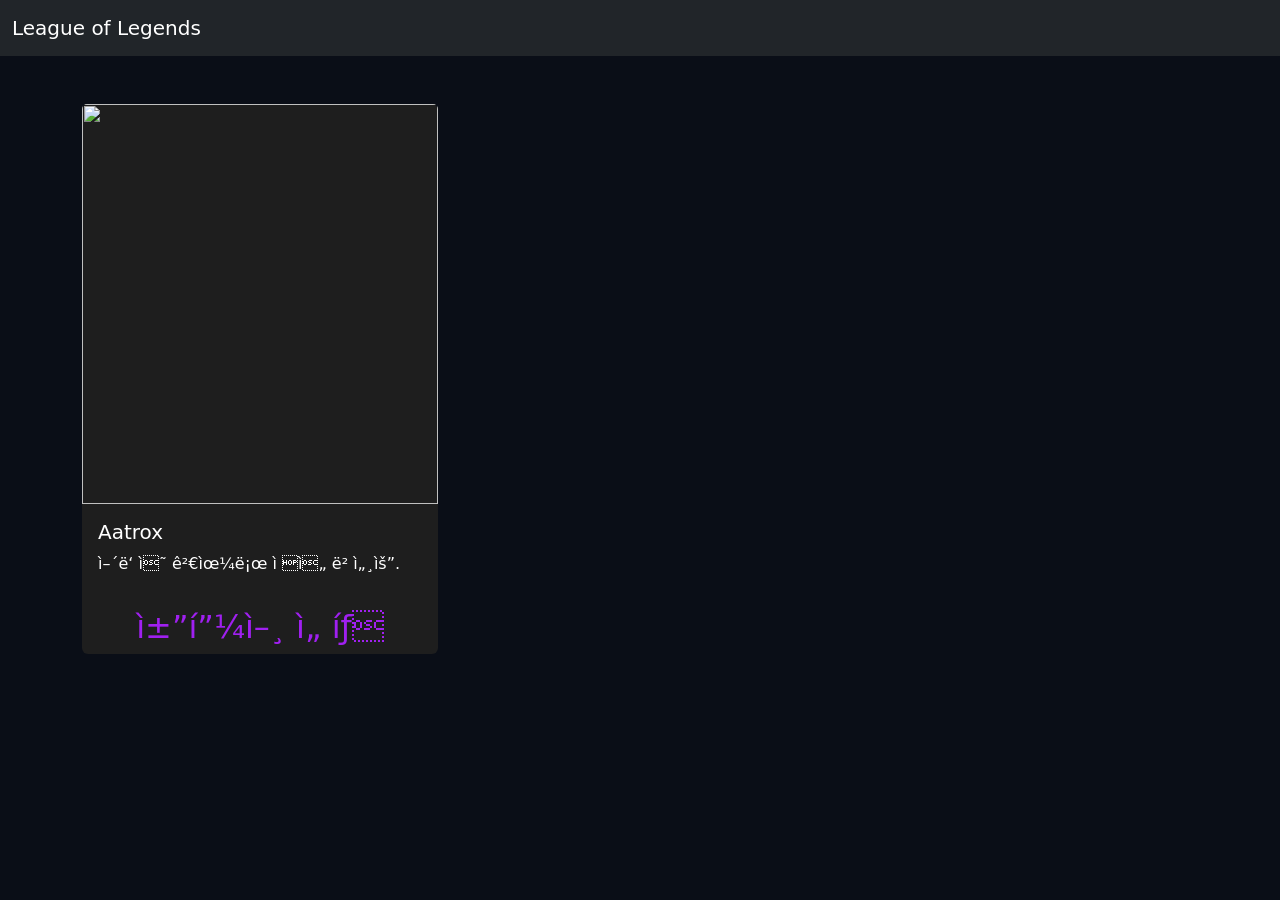
==== code-with-quarkus/src/main/resources/META-INF/resources/index.html @ 98e30f89 "2주차 수업 내용 업로드" ====
<!DOCTYPE html>
<html lang="ko">

<head>
    <link href="https://cdn.jsdelivr.net/npm/bootstrap@5.3.0/dist/css/bootstrap.min.css" rel="stylesheet">
    <style>
        body {
            background-color: #0a0e17;
            color: #fff;
        }

        .accent-purple {
            color: #a020f0;
        }

        .card {
            background-color: #1e1e1e;
            border: none;
            color: white;
        }

        .btn-primary {
            background-color: #a020f0;
            border: none;
        }

        /* 4단계: 애니메이션 및 시각 효과 추가 */
        .card {
            transition: transform 0.3s, box-shadow 0.3s;
        }

        .card:hover {
            transform: scale(1.05);
            /* 마우스를 올리면 커짐 */
            box-shadow: 0 10px 20px rgba(160, 32, 240, 0.5);
            /* 보라색 광원 효과 */
        }

        .card-img-top {
            height: 400px;
            object-fit: cover;
            /* 이미지가 찌그러지지 않게 채움 */
        }
    </style>
</head>

<body>
    <script src="https://cdn.jsdelivr.net/npm/@popperjs/core@2.11.8/dist/umd/popper.min.js"
        integrity="sha384-I7E8VVD/ismYTF4hNIPjVp/Zjvgyol6VFvRkX/vR+Vc4jQkC+hVqc2pM8ODewa9r"
        crossorigin="anonymous"></script>
    <script src="https://cdn.jsdelivr.net/npm/bootstrap@5.3.8/dist/js/bootstrap.min.js"
        integrity="sha384-G/EV+4j2dNv+tEPo3++6LCgdCROaejBqfUeNjuKAiuXbjrxilcCdDz6ZAVfHWe1Y"
        crossorigin="anonymous"></script>
    <nav class="navbar navbar-expand-lg navbar-dark bg-dark">
        <div class="container-fluid"><a class="navbar-brand" href="#">League of Legends</a></div>
    </nav>
    <div class="container my-5">
        <div class="row">
            <div class="col-md-4">
                <div class="card">
                    <img src="https://ddragon.leagueoflegends.com/cdn/15.24.1/img/champion/Aatrox.png"
                        class="card-img-top">
                    <div class="card-body">
                        <h5>Aatrox</h5>
                        <p>어둠의 검으로 적을 베세요.</p>
                    </div>
                    <h2 class="text-center accent-purple">챔피언 선택</h2>
                </div>
            </div>
        </div>
    </div>
</body>

</html>
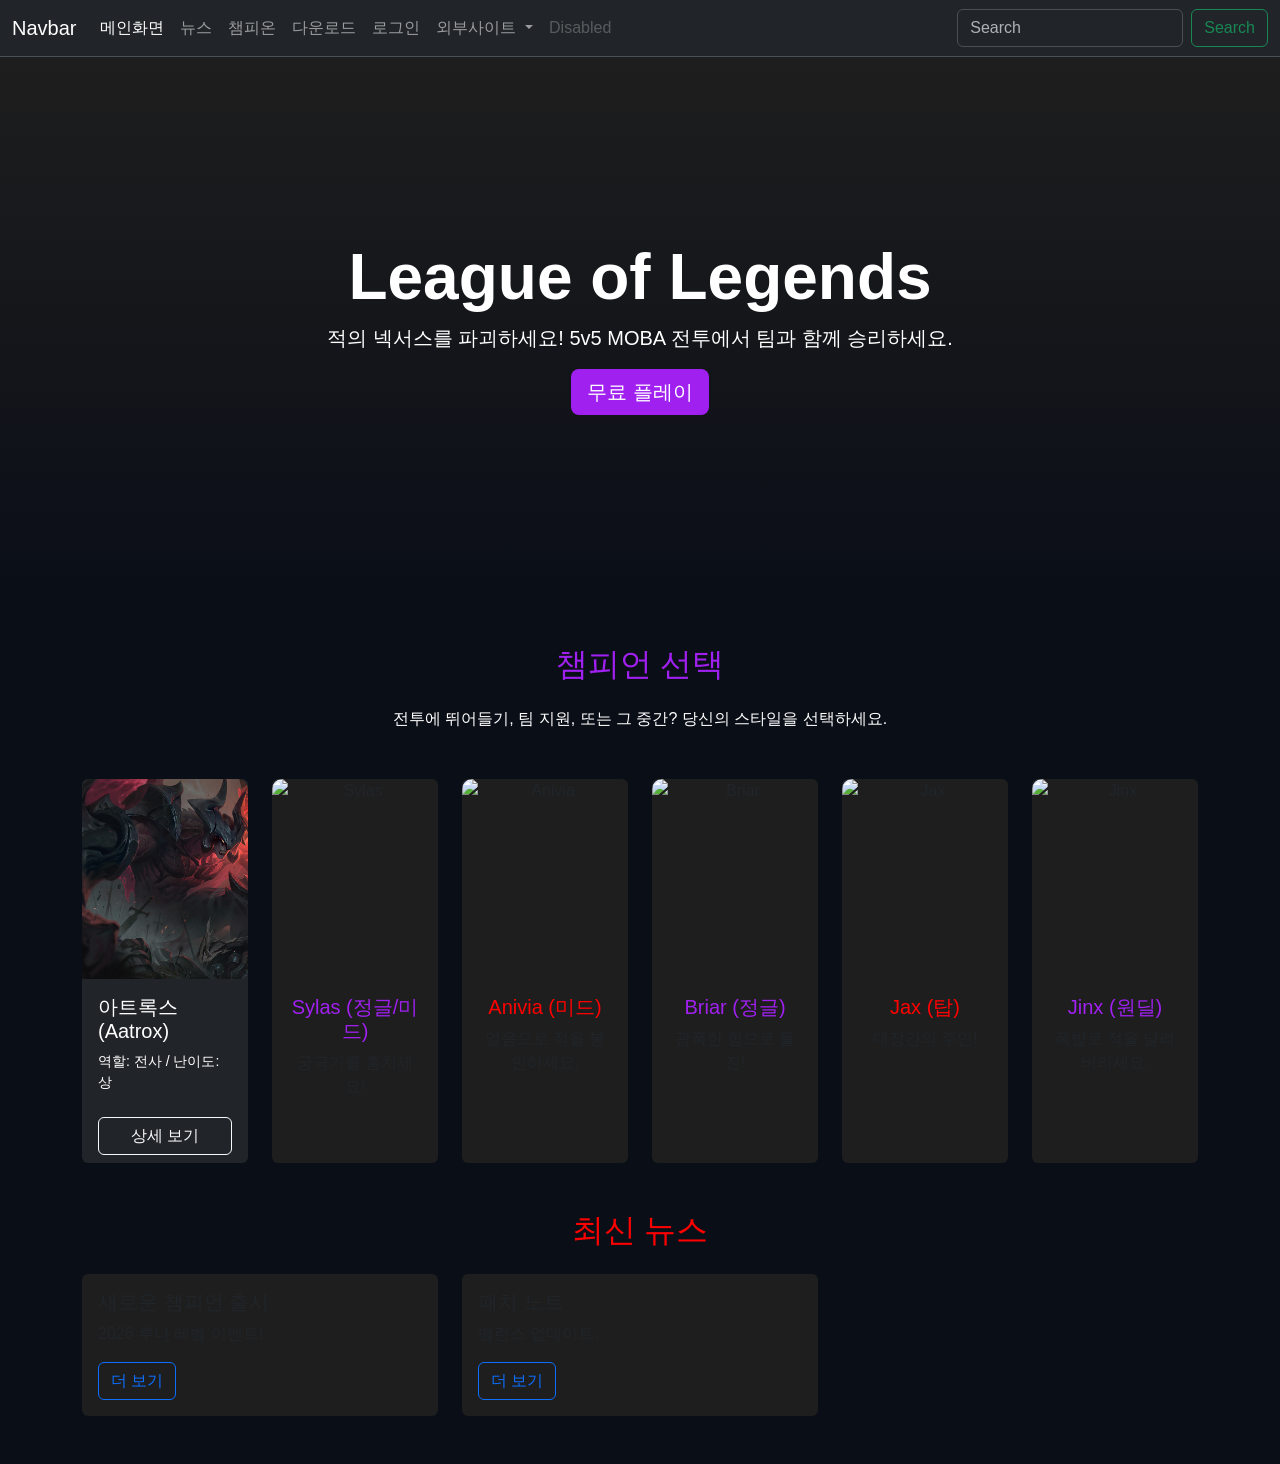
==== commit 96f85c16: "5주차 수업 내용 업로드" ====
--- a/code-with-quarkus/src/main/resources/META-INF/resources/index.html
+++ b/code-with-quarkus/src/main/resources/META-INF/resources/index.html
@@ -2,21 +2,55 @@
 <html lang="ko">
 
 <head>
+    <meta charset="UTF-8">
+    <meta name="viewport" content="width=device-width, initial-scale=1.0">
+    <title>League of Legends - 메인 페이지</title>
+    <!-- Bootstrap 5 CDN -->
     <link href="https://cdn.jsdelivr.net/npm/bootstrap@5.3.0/dist/css/bootstrap.min.css" rel="stylesheet">
+    <script src="https://cdn.jsdelivr.net/npm/bootstrap@5.3.0/dist/js/bootstrap.bundle.min.js"></script>
+
+
+    <!-- 커스텀 스타일 (LOL 테마 + 챔피언 호버 효과) -->
     <style>
         body {
             background-color: #0a0e17;
             color: #fff;
+            font-family: 'Arial', sans-serif;
+        }
+
+        .navbar {
+            background-color: #000;
+
+        }
+
+        .hero {
+            background: linear-gradient(to bottom, #1e1e1e, #0a0e17);
+            min-height: 60vh;
         }
 
         .accent-purple {
             color: #a020f0;
+        }
+
+        .accent-red {
+            color: #ff0000;
         }
 
         .card {
             background-color: #1e1e1e;
             border: none;
-            color: white;
+            transition: transform 0.3s, box-shadow 0.3s;
+        }
+
+        .card:hover {
+            transform: scale(1.05);
+            box-shadow: 0 10px 20px rgba(160, 32, 240, 0.5);
+        }
+
+        .card-img-top {
+            height: 200px;
+            object-fit: cover;
+            border-radius: 10px 10px 0 0;
         }
 
         .btn-primary {
@@ -24,47 +58,235 @@
             border: none;
         }
 
-        /* 4단계: 애니메이션 및 시각 효과 추가 */
-        .card {
-            transition: transform 0.3s, box-shadow 0.3s;
-        }
-
-        .card:hover {
-            transform: scale(1.05);
-            /* 마우스를 올리면 커짐 */
-            box-shadow: 0 10px 20px rgba(160, 32, 240, 0.5);
-            /* 보라색 광원 효과 */
-        }
-
-        .card-img-top {
-            height: 400px;
-            object-fit: cover;
-            /* 이미지가 찌그러지지 않게 채움 */
+        .btn-primary:hover {
+            background-color: #800080;
         }
     </style>
+
+
 </head>
 
 <body>
-    <script src="https://cdn.jsdelivr.net/npm/@popperjs/core@2.11.8/dist/umd/popper.min.js"
-        integrity="sha384-I7E8VVD/ismYTF4hNIPjVp/Zjvgyol6VFvRkX/vR+Vc4jQkC+hVqc2pM8ODewa9r"
-        crossorigin="anonymous"></script>
-    <script src="https://cdn.jsdelivr.net/npm/bootstrap@5.3.8/dist/js/bootstrap.min.js"
-        integrity="sha384-G/EV+4j2dNv+tEPo3++6LCgdCROaejBqfUeNjuKAiuXbjrxilcCdDz6ZAVfHWe1Y"
-        crossorigin="anonymous"></script>
-    <nav class="navbar navbar-expand-lg navbar-dark bg-dark">
-        <div class="container-fluid"><a class="navbar-brand" href="#">League of Legends</a></div>
+
+    <!-- 헤더 (Navbar) -->
+    <nav class="navbar navbar-expand-lg bg-dark border-bottom border-body" data-bs-theme="dark">
+        <div class="container-fluid">
+            <a class="navbar-brand" href="#">Navbar</a>
+            <button class="navbar-toggler" type="button" data-bs-toggle="collapse"
+                data-bs-target="#navbarSupportedContent" aria-controls="navbarSupportedContent" aria-expanded="false"
+                aria-label="Toggle navigation">
+                <span class="navbar-toggler-icon"></span>
+            </button>
+            <div class="collapse navbar-collapse" id="navbarSupportedContent">
+                <ul class="navbar-nav me-auto mb-2 mb-lg-0">
+                    <li class="nav-item">
+                        <a class="nav-link active" aria-current="page" href="#">메인화면</a>
+                    </li>
+                    <li class="nav-item">
+                        <a class="nav-link" href="#">뉴스</a>
+                    </li>
+                    <li class="nav-item">
+                        <a class="nav-link" href="https://www.leagueoflegends.com/ko-kr/champions/">챔피온</a>
+                    </li>
+                    <li class="nav-item">
+                        <a class="nav-link" href="main_page_sub/download.html">다운로드</a>
+                    </li>
+                    <li class="nav-item">
+                        <a class="nav-link"
+                            href="https://authenticate.riotgames.com/?client_id=prod-xsso-leagueoflegends&code_challenge=NjWSIgrZ6_AtB6UHPy5Dn1MQZcgJDW8ZV5yoxgToTnc&method=riot_identity&platform=web&redirect_uri=https%3A%2F%2Fauth.riotgames.com%2Fauthorize%3Fclient_id%3Dprod-xsso-leagueoflegends%26code_challenge%3DNjWSIgrZ6_AtB6UHPy5Dn1MQZcgJDW8ZV5yoxgToTnc%26code_challenge_method%3DS256%26locale%3Dko_KR%26redirect_uri%3Dhttps%253A%252F%252Fxsso.leagueoflegends.com%252Fredirect%26response_type%3Dcode%26scope%3Dopenid%2520account%2520email%2520offline_access%26state%3D8b025bb4fdcb243f08082c3fde%26uri%3Dhttps%253A%252F%252Fleagueoflegends.com%252Fko-kr&security_profile=low">로그인</a>
+                    </li>
+                    <li class="nav-item dropdown">
+                        <a class="nav-link dropdown-toggle" href="#" role="button" data-bs-toggle="dropdown"
+                            aria-expanded="false">
+                            외부사이트
+                        </a>
+                        <ul class="dropdown-menu">
+                            <li><a class="dropdown-item" href="#">LOL공식웹사이트</a></li>
+                            <li><a class="dropdown-item" href="#">LOL커뮤니티</a></li>
+                            <li>
+                                <hr class="dropdown-divider">
+                            </li>
+                            <li><a class="dropdown-item" href="#">외부웹</a></li>
+                        </ul>
+                    </li>
+                    <li class="nav-item">
+                        <a class="nav-link disabled" aria-disabled="true">Disabled</a>
+                    </li>
+                </ul>
+                <form class="d-flex" role="search">
+                    <input class="form-control me-2" type="search" placeholder="Search" aria-label="Search" />
+                    <button class="btn btn-outline-success" type="submit">Search</button>
+                </form>
+            </div>
+        </div>
     </nav>
-    <div class="container my-5">
-        <div class="row">
-            <div class="col-md-4">
+    <!-- <nav class="navbar navbar-expand-lg navbar-dark">
+        <div class="container-fluid">
+            <a class="navbar-brand" href="index.html">League of Legends</a>
+            <button class="navbar-toggler" type="button" data-bs-toggle="collapse" data-bs-target="#navbarNav"
+                aria-controls="navbarNav" aria-expanded="false" aria-label="Toggle navigation">
+                <span class="navbar-toggler-icon"></span>
+            </button>
+            <div class="collapse navbar-collapse" id="navbarNav">
+                <ul class="navbar-nav ms-auto">
+                    <li class="nav-item"><a class="nav-link" href="#">뉴스</a></li>
+                    <li class="nav-item"><a class="nav-link" href="#">챔피언</a></li>
+                    <li class="nav-item"><a class="nav-link" href="#">다운로드</a></li>
+                    <li class="nav-item"><a class="nav-link" href="#">로그인</a></li>
+                    <li class="nav-item"><a class="nav-link" href="https://www.naver.com/">외부웹사이트</a></li>
+                </ul>
+            </div>
+        </div>
+    </nav> -->
+
+    <!-- 히어로 배너 (Hero Banner) -->
+    <section class="hero d-flex align-items-center justify-content-center text-center py-5">
+        <div class="container">
+            <h1 class="display-3 fw-bold">League of Legends</h1>
+            <p class="lead">적의 넥서스를 파괴하세요! 5v5 MOBA 전투에서 팀과 함께 승리하세요.</p>
+            <a href="#" class="btn btn-primary btn-lg">무료 플레이</a>
+        </div>
+    </section>
+
+    <!-- 챔피언 선택 섹션 (작은 썸네일 PNG로 업데이트!) -->
+    <section class="container my-5">
+        <h2 class="text-center mb-4 accent-purple">챔피언 선택</h2>
+        <p class="text-center mb-5">전투에 뛰어들기, 팀 지원, 또는 그 중간? 당신의 스타일을 선택하세요.</p>
+        <div class="row g-4">
+            <!-- Aatrox -->
+            <div class="col">
+                <div class="card bg-dark text-white border-secondary h-100">
+                    <img src="image/dragon.jpg" class="card-img-top" alt="아트록스">
+                    <div class="card-body">
+                        <h5 class="card-title">아트록스 (Aatrox)</h5>
+                        <p class="card-text small">역할: 전사 / 난이도: 상</p>
+                    </div>
+                    <div class="card-footer bg-transparent border-0">
+                        <button class="btn btn-outline-light w-100" data-bs-toggle="modal" data-bs-target="#modalAatrox"
+                            data-champ="Aatrox">
+                            상세 보기
+                        </button>
+                    </div>
+                </div>
+
+            </div>
+
+
+
+
+
+            <!-- <div class="col-md-6 col-lg-4 col-xl-2">
+                <div class="card text-center h-100">
+                    <img src="image/dragon.jpg" class="card-img-top" alt="Aatrox" loading="lazy"> 
+                    <div class="card-body">
+                        <h5 class="card-title accent-red">Aatrox (탑)</h5>
+                        <p class="card-text">어둠의 검으로 적을 베세요.</p>
+                    </div>
+                </div>
+            </div> -->
+
+            <!-- Sylas -->
+            <div class="col-md-6 col-lg-4 col-xl-2">
+                <div class="card text-center h-100">
+                    <img src="https://ddragon.leagueoflegends.com/cdn/15.24.1/img/champion/Sylas.png"
+                        class="card-img-top" alt="Sylas" loading="lazy">
+                    <div class="card-body">
+                        <h5 class="card-title accent-purple">Sylas (정글/미드)</h5>
+                        <p class="card-text">궁극기를 훔치세요!</p>
+                    </div>
+                </div>
+            </div>
+            <!-- Anivia -->
+            <div class="col-md-6 col-lg-4 col-xl-2">
+                <div class="card text-center h-100">
+                    <img src="https://ddragon.leagueoflegends.com/cdn/15.24.1/img/champion/Anivia.png"
+                        class="card-img-top" alt="Anivia" loading="lazy">
+                    <div class="card-body">
+                        <h5 class="card-title accent-red">Anivia (미드)</h5>
+                        <p class="card-text">얼음으로 적을 봉인하세요.</p>
+                    </div>
+                </div>
+            </div>
+            <!-- Briar -->
+            <div class="col-md-6 col-lg-4 col-xl-2">
+                <div class="card text-center h-100">
+                    <img src="https://ddragon.leagueoflegends.com/cdn/15.24.1/img/champion/Briar.png"
+                        class="card-img-top" alt="Briar" loading="lazy">
+                    <div class="card-body">
+                        <h5 class="card-title accent-purple">Briar (정글)</h5>
+                        <p class="card-text">광폭한 힘으로 돌진!</p>
+                    </div>
+                </div>
+            </div>
+            <!-- Jax -->
+            <div class="col-md-6 col-lg-4 col-xl-2">
+                <div class="card text-center h-100">
+                    <img src="https://ddragon.leagueoflegends.com/cdn/15.24.1/img/champion/Jax.png" class="card-img-top"
+                        alt="Jax" loading="lazy">
+                    <div class="card-body">
+                        <h5 class="card-title accent-red">Jax (탑)</h5>
+                        <p class="card-text">대장간의 주인!</p>
+                    </div>
+                </div>
+            </div>
+            <!-- Jinx -->
+            <div class="col-md-6 col-lg-4 col-xl-2">
+                <div class="card text-center h-100">
+                    <img src="https://ddragon.leagueoflegends.com/cdn/15.24.1/img/champion/Jinx.png"
+                        class="card-img-top" alt="Jinx" loading="lazy">
+                    <div class="card-body">
+                        <h5 class="card-title accent-purple">Jinx (원딜)</h5>
+                        <p class="card-text">폭발로 적을 날려버리세요.</p>
+                    </div>
+                </div>
+            </div>
+        </div>
+    </section>
+
+    <!-- 뉴스 섹션 (기존 유지) -->
+    <section class="container my-5">
+        <h2 class="text-center mb-4 accent-red">최신 뉴스</h2>
+        <div class="row g-4">
+            <div class="col-md-6 col-lg-4">
                 <div class="card">
-                    <img src="https://ddragon.leagueoflegends.com/cdn/15.24.1/img/champion/Aatrox.png"
-                        class="card-img-top">
-                    <div class="card-body">
-                        <h5>Aatrox</h5>
-                        <p>어둠의 검으로 적을 베세요.</p>
-                    </div>
-                    <h2 class="text-center accent-purple">챔피언 선택</h2>
+                    <div class="card-body">
+                        <h5 class="card-title">새로운 챔피언 출시</h5>
+                        <p class="card-text">2026 루나 레벨 이벤트!</p>
+                        <a href="#" class="btn btn-outline-primary">더 보기</a>
+                    </div>
+                </div>
+            </div>
+            <div class="col-md-6 col-lg-4">
+                <div class="card">
+                    <div class="card-body">
+                        <h5 class="card-title">패치 노트</h5>
+                        <p class="card-text">밸런스 업데이트.</p>
+                        <a href="#" class="btn btn-outline-primary">더 보기</a>
+                    </div>
+                </div>
+            </div>
+        </div>
+    </section>
+    <!-- 모달 (iframe으로 Aatrox.html 불러오기) -->
+    <div class="modal fade" id="modalAatrox" tabindex="-1" aria-labelledby="modalAatroxLabel" aria-hidden="true">
+        <div class="modal-dialog modal-xl modal-dialog-centered modal-dialog-scrollable">
+            <div class="modal-content bg-dark text-white border-secondary">
+                <!-- 헤더 -->
+                <div class="modal-header border-secondary">
+                    <h5 class="modal-title" id="modalAatroxLabel">아트록스 (Aatrox) 상세 정보</h5>
+                    <button type="button" class="btn-close btn-close-white" data-bs-dismiss="modal"
+                        aria-label="Close"></button>
+                </div>
+
+                <!-- 바디: iframe으로 내용 채움 -->
+                <div class="modal-body p-0" style="height: 65vh; background: #0a0e17;">
+                    <iframe src="modals/Aatrox.html" frameborder="0" style="width: 100%; height: 100%; border: none;"
+                        allowfullscreen>
+                    </iframe>
+                </div>
+                <!-- 푸터 -->
+                <div class="modal-footer border-secondary">
+                    <button type="button" class="btn btn-outline-light" data-bs-dismiss="modal">닫기</button>
                 </div>
             </div>
         </div>
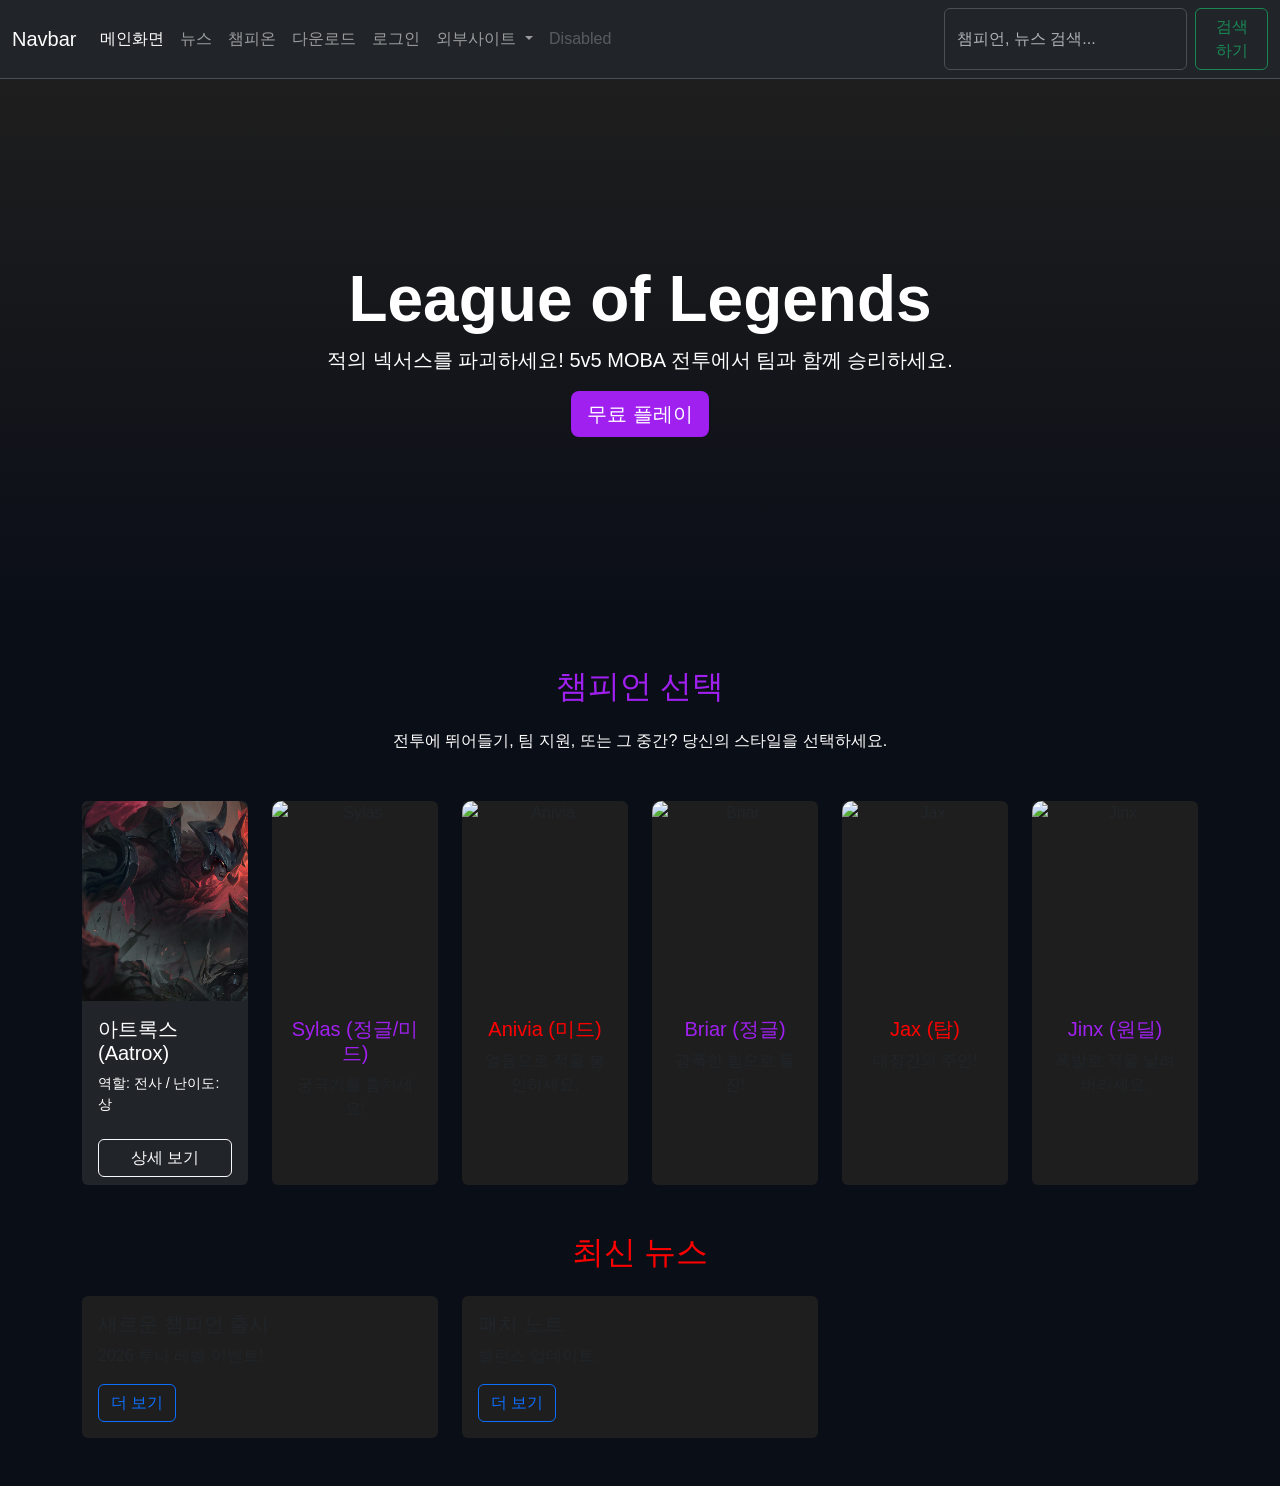
==== commit 02b5c17e: "6주차 수업 내용 업로드" ====
--- a/code-with-quarkus/src/main/resources/META-INF/resources/index.html
+++ b/code-with-quarkus/src/main/resources/META-INF/resources/index.html
@@ -7,8 +7,8 @@
     <title>League of Legends - 메인 페이지</title>
     <!-- Bootstrap 5 CDN -->
     <link href="https://cdn.jsdelivr.net/npm/bootstrap@5.3.0/dist/css/bootstrap.min.css" rel="stylesheet">
-    <script src="https://cdn.jsdelivr.net/npm/bootstrap@5.3.0/dist/js/bootstrap.bundle.min.js"></script>
-
+    <!--<script src="https://cdn.jsdelivr.net/npm/bootstrap@5.3.0/dist/js/bootstrap.bundle.min.js"></script> -->
+    <script src="js/bootstrap.bundle.min.js"></script>
 
     <!-- 커스텀 스타일 (LOL 테마 + 챔피언 호버 효과) -->
     <style>
@@ -113,9 +113,11 @@
                         <a class="nav-link disabled" aria-disabled="true">Disabled</a>
                     </li>
                 </ul>
-                <form class="d-flex" role="search">
-                    <input class="form-control me-2" type="search" placeholder="Search" aria-label="Search" />
-                    <button class="btn btn-outline-success" type="submit">Search</button>
+                <!-- 검색 폼 -->
+                <form class="d-flex" id="searchForm">
+                    <input class="form-control me-2" type="search" placeholder="챔피언, 뉴스 검색..." aria-label="Search"
+                        id="searchInput">
+                    <button class="btn btn-outline-success" type="submit">검색하기</button>
                 </form>
             </div>
         </div>
@@ -148,6 +150,8 @@
         </div>
     </section>
 
+
+
     <!-- 챔피언 선택 섹션 (작은 썸네일 PNG로 업데이트!) -->
     <section class="container my-5">
         <h2 class="text-center mb-4 accent-purple">챔피언 선택</h2>
@@ -291,6 +295,8 @@
             </div>
         </div>
     </div>
+
+    <script src="js/search.js"></script>
 </body>
 
 </html>
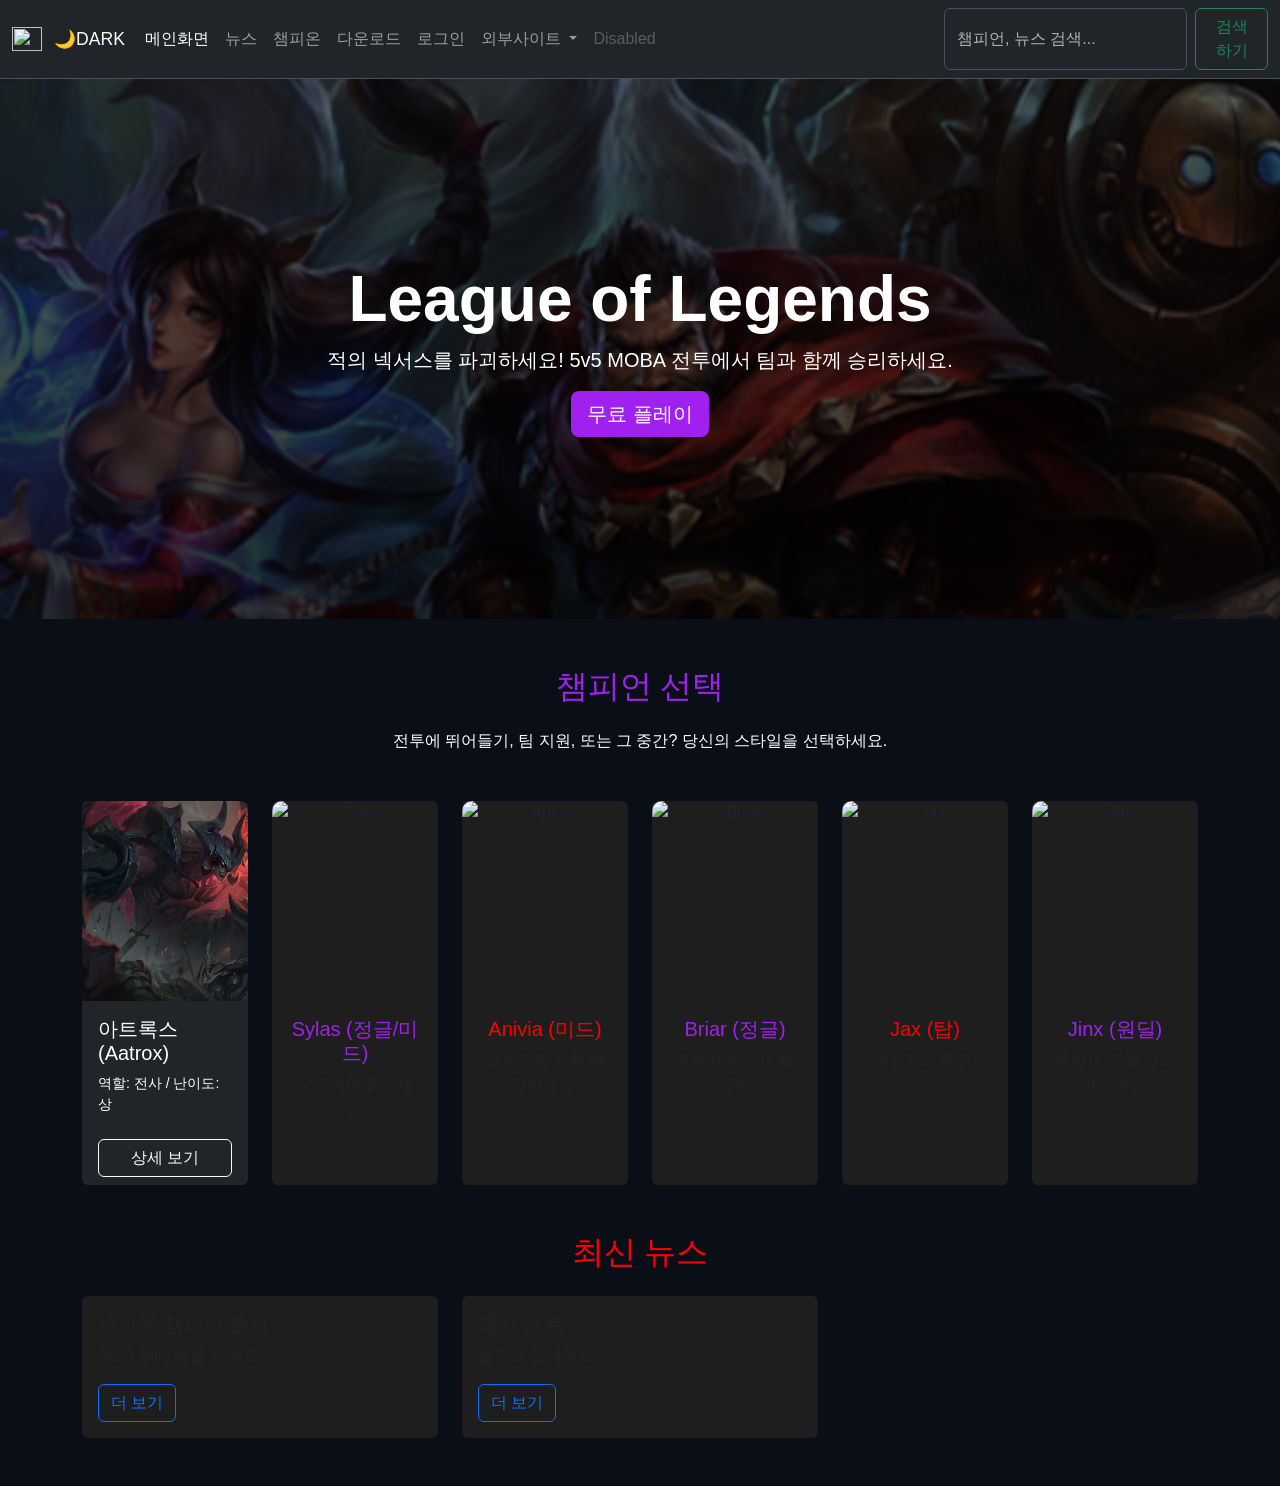
==== commit f191a8aa: "9주차 수업 내용 업로드" ====
--- a/code-with-quarkus/src/main/resources/META-INF/resources/index.html
+++ b/code-with-quarkus/src/main/resources/META-INF/resources/index.html
@@ -10,58 +10,14 @@
     <!--<script src="https://cdn.jsdelivr.net/npm/bootstrap@5.3.0/dist/js/bootstrap.bundle.min.js"></script> -->
     <script src="js/bootstrap.bundle.min.js"></script>
 
+    <script src="js/test2.js"></script>
+
+    <!-- <link rel="stylesheet" href="css/download.css"> -->
+
+
     <!-- 커스텀 스타일 (LOL 테마 + 챔피언 호버 효과) -->
-    <style>
-        body {
-            background-color: #0a0e17;
-            color: #fff;
-            font-family: 'Arial', sans-serif;
-        }
-
-        .navbar {
-            background-color: #000;
-
-        }
-
-        .hero {
-            background: linear-gradient(to bottom, #1e1e1e, #0a0e17);
-            min-height: 60vh;
-        }
-
-        .accent-purple {
-            color: #a020f0;
-        }
-
-        .accent-red {
-            color: #ff0000;
-        }
-
-        .card {
-            background-color: #1e1e1e;
-            border: none;
-            transition: transform 0.3s, box-shadow 0.3s;
-        }
-
-        .card:hover {
-            transform: scale(1.05);
-            box-shadow: 0 10px 20px rgba(160, 32, 240, 0.5);
-        }
-
-        .card-img-top {
-            height: 200px;
-            object-fit: cover;
-            border-radius: 10px 10px 0 0;
-        }
-
-        .btn-primary {
-            background-color: #a020f0;
-            border: none;
-        }
-
-        .btn-primary:hover {
-            background-color: #800080;
-        }
-    </style>
+    <link rel="stylesheet" href="css/main.css">
+
 
 
 </head>
@@ -71,7 +27,11 @@
     <!-- 헤더 (Navbar) -->
     <nav class="navbar navbar-expand-lg bg-dark border-bottom border-body" data-bs-theme="dark">
         <div class="container-fluid">
-            <a class="navbar-brand" href="#">Navbar</a>
+            <img src="/images/LOL.webp" alt="" width="30" height="24">
+            <!-- [변경] "Navbar" 텍스트 → 다크/라이트 토글 버튼 -->
+            <button class="btn border-0" id="themeToggleBtn" onclick="toggleTheme()">
+                🌙DARK
+            </button>
             <button class="navbar-toggler" type="button" data-bs-toggle="collapse"
                 data-bs-target="#navbarSupportedContent" aria-controls="navbarSupportedContent" aria-expanded="false"
                 aria-label="Toggle navigation">
@@ -80,7 +40,7 @@
             <div class="collapse navbar-collapse" id="navbarSupportedContent">
                 <ul class="navbar-nav me-auto mb-2 mb-lg-0">
                     <li class="nav-item">
-                        <a class="nav-link active" aria-current="page" href="#">메인화면</a>
+                        <a class="nav-link active" aria-current="page" href="index.html">메인화면</a>
                     </li>
                     <li class="nav-item">
                         <a class="nav-link" href="#">뉴스</a>
@@ -271,6 +231,50 @@
             </div>
         </div>
     </section>
+
+
+    <!-- ===== 검색 결과 섹션 (기본 숨김) ===== -->
+    <section id="searchResults" class="d-none">
+        <!-- 키워드 헤더 -->
+        <div class="search-keyword-header">
+            <h1 id="searchKeywordDisplay"></h1>
+        </div>
+        <!-- 본문: 사이드바 + 콘텐츠 -->
+        <div class="search-body">
+            <div class="container-fluid px-0">
+                <div class="row g-0">
+                    <!-- 왼쪽 카테고리 사이드바 -->
+                    <div class="col-md-3 col-lg-2 search-sidebar bg-white py-4">
+                        <div class="px-3 mb-3"
+                            style="font-size:0.8rem; color:#999; text-transform:uppercase; letter-spacing:0.1em;">카테고리
+                        </div>
+                        <div class="search-category-item active" onclick="switchCategory('champion', this)">
+                            챔피언 <span class="count" id="champCount">(0)</span>
+                        </div>
+                        <div class="search-category-item" onclick="switchCategory('news', this)">
+                            뉴스 <span class="count" id="newsCount">(0)</span>
+                        </div>
+                    </div>
+                    <!-- 오른쪽 콘텐츠 -->
+                    <div class="col-md-9 col-lg-10 search-content-area">
+                        <!-- 챔피언 결과 -->
+                        <div id="resultChampion">
+                            <h5 class="mb-4" style="color:#333;">챔피언</h5>
+                            <div id="championResultList"></div>
+                        </div>
+                        <!-- 뉴스 결과 -->
+                        <div id="resultNews" style="display:none;">
+                            <h5 class="mb-4" style="color:#333;">뉴스</h5>
+                            <div id="newsResultList"></div>
+                        </div>
+                    </div>
+                </div>
+            </div>
+        </div>
+    </section>
+
+
+
     <!-- 모달 (iframe으로 Aatrox.html 불러오기) -->
     <div class="modal fade" id="modalAatrox" tabindex="-1" aria-labelledby="modalAatroxLabel" aria-hidden="true">
         <div class="modal-dialog modal-xl modal-dialog-centered modal-dialog-scrollable">
--- a/code-with-quarkus/src/main/resources/META-INF/resources/css/download.css
+++ b/code-with-quarkus/src/main/resources/META-INF/resources/css/download.css
@@ -0,0 +1,66 @@
+body {
+    background-color: #0a0e17;
+    color: #e0e0e0;
+    font-family: 'Segoe UI', Arial, sans-serif;
+}
+
+.hero {
+    background: linear-gradient(rgba(0, 0, 0, 0.6), rgba(0, 0, 0, 0.8)),
+        url('../image/banner.jpg') center/cover no-repeat;
+    min-height: 60vh;
+    display: flex;
+    align-items: center;
+    justify-content: center;
+    text-align: center;
+    padding: 2rem;
+}
+
+.hero h1 {
+    font-size: 4rem;
+    font-weight: bold;
+    color: #c8aa6e;
+    /* LOL 골드 톤 */
+    text-shadow: 0 0 10px #a020f0;
+}
+
+.btn-download {
+    background-color: #a020f0;
+    border: none;
+    font-size: 1.3rem;
+    padding: 1rem 2rem;
+    margin: 1rem;
+}
+
+.btn-download:hover {
+    background-color: #800080;
+}
+
+.nav-tabs .nav-link {
+    color: #e0e0e0;
+}
+
+.nav-tabs .nav-link.active {
+    background-color: #1e1e1e;
+    color: #c8aa6e;
+    border-color: #a020f0;
+}
+
+.table {
+    --bs-table-bg: #1e1e1e;
+    --bs-table-color: #e0e0e0;
+    --bs-table-border-color: #444;
+}
+
+.table th {
+    background-color: #000;
+    color: #c8aa6e;
+}
+
+.card {
+    background-color: #1e1e1e;
+    border: 1px solid #444;
+}
+
+.accent-purple {
+    color: #a020f0;
+}
--- a/code-with-quarkus/src/main/resources/META-INF/resources/css/main.css
+++ b/code-with-quarkus/src/main/resources/META-INF/resources/css/main.css
@@ -0,0 +1,190 @@
+/* ── 기본 레이아웃 ──────────────────────────────────────────── */
+body {
+    background-color: #0a0e17;
+    color: #fff;
+    font-family: 'Arial', sans-serif;
+}
+
+.navbar {
+    background-color: #000;
+}
+
+.hero {
+    background: linear-gradient(rgba(0, 0, 0, 0.6), rgba(0, 0, 0, 0.8)),
+        url('../image/banner.jpg') center/cover no-repeat;
+    min-height: 60vh;
+}
+
+
+
+/* ── 강조 색상 ──────────────────────────────────────────────── */
+.accent-purple {
+    color: #a020f0;
+}
+
+.accent-red {
+    color: #ff0000;
+}
+
+/* ── 카드 ────────────────────────────────────────────────────── */
+.card {
+    background-color: #1e1e1e;
+    border: none;
+    transition: transform 0.3s, box-shadow 0.3s;
+}
+
+.card:hover {
+    transform: scale(1.05);
+    box-shadow: 0 10px 20px rgba(160, 32, 240, 0.5);
+}
+
+.card-img-top {
+    height: 200px;
+    object-fit: cover;
+    border-radius: 10px 10px 0 0;
+}
+
+/* ── 버튼 ────────────────────────────────────────────────────── */
+.btn-primary {
+    background-color: #a020f0;
+    border: none;
+}
+
+.btn-primary:hover {
+    background-color: #800080;
+}
+
+
+
+/* ── 검색 결과 페이지 ────────────────────────────────────────── */
+#searchResults {
+    display: none;
+}
+
+.search-keyword-header {
+    background: #0a0a0a;
+    background-image: radial-gradient(ellipse at center, #1a1a1a 0%, #000 70%);
+    min-height: 180px;
+    display: flex;
+    align-items: center;
+    justify-content: center;
+    border-bottom: 2px solid #c8a96e;
+}
+
+.search-keyword-header h1 {
+    font-size: 2.8rem;
+    font-weight: 700;
+    color: #fff;
+    letter-spacing: 0.05em;
+}
+
+.search-body {
+    background-color: #f0ede8;
+    min-height: 500px;
+}
+
+.search-sidebar {
+    border-right: 1px solid #ddd;
+}
+
+.search-category-item {
+    padding: 14px 20px;
+    cursor: pointer;
+    color: #333;
+    font-size: 0.95rem;
+    border-left: 3px solid transparent;
+    transition: all 0.2s;
+}
+
+.search-category-item:hover {
+    background: #e0dcd5;
+}
+
+.search-category-item.active {
+    border-left: 3px solid #c8253a;
+    font-weight: 700;
+    color: #c8253a;
+    background: #e8e4df;
+}
+
+.search-category-item .count {
+    color: #999;
+    font-size: 0.85rem;
+    margin-left: 6px;
+}
+
+.search-content-area {
+    padding: 30px;
+}
+
+.search-result-card {
+    background: #fff;
+    border: none;
+    border-radius: 6px;
+    margin-bottom: 16px;
+    transition: box-shadow 0.2s;
+}
+
+.search-result-card:hover {
+    box-shadow: 0 4px 15px rgba(0, 0, 0, 0.15);
+}
+
+.search-result-card img {
+    width: 110px;
+    height: 80px;
+    object-fit: cover;
+    border-radius: 6px 0 0 6px;
+}
+
+.no-result {
+    text-align: center;
+    padding: 80px 20px;
+    color: #666;
+}
+
+.no-result h4 {
+    color: #333;
+}
+
+/* ── [추가] 테마 토글 버튼 (폰트 크기, 색상 등 ) ──────────────── */
+#themeToggleBtn {
+    font-size: 1.1rem;
+    color: #fff;
+}
+
+body.light-mode #themeToggleBtn {
+    color: #212529;
+}
+
+/* ── [추가] 라이트 모드 (다양한 색상 정보 ─────────────────────── */
+body.light-mode {
+    background-color: #f8f9fa;
+    color: #212529;
+}
+
+body.light-mode .navbar {
+    background-color: #e9ecef !important;
+}
+
+body.light-mode .navbar .navbar-brand,
+body.light-mode .navbar .nav-link {
+    color: #212529 !important;
+}
+
+body.light-mode .hero {
+    background: linear-gradient(to bottom, #dce3ea, #f8f9fa);
+}
+
+body.light-mode .card {
+    background-color: #ffffff;
+    color: #212529;
+    border: 1px solid #dee2e6;
+}
+
+body.light-mode .card-title {
+    color: #212529;
+}
+
+body.light-mode .card-text {
+    color: #555;
+}
